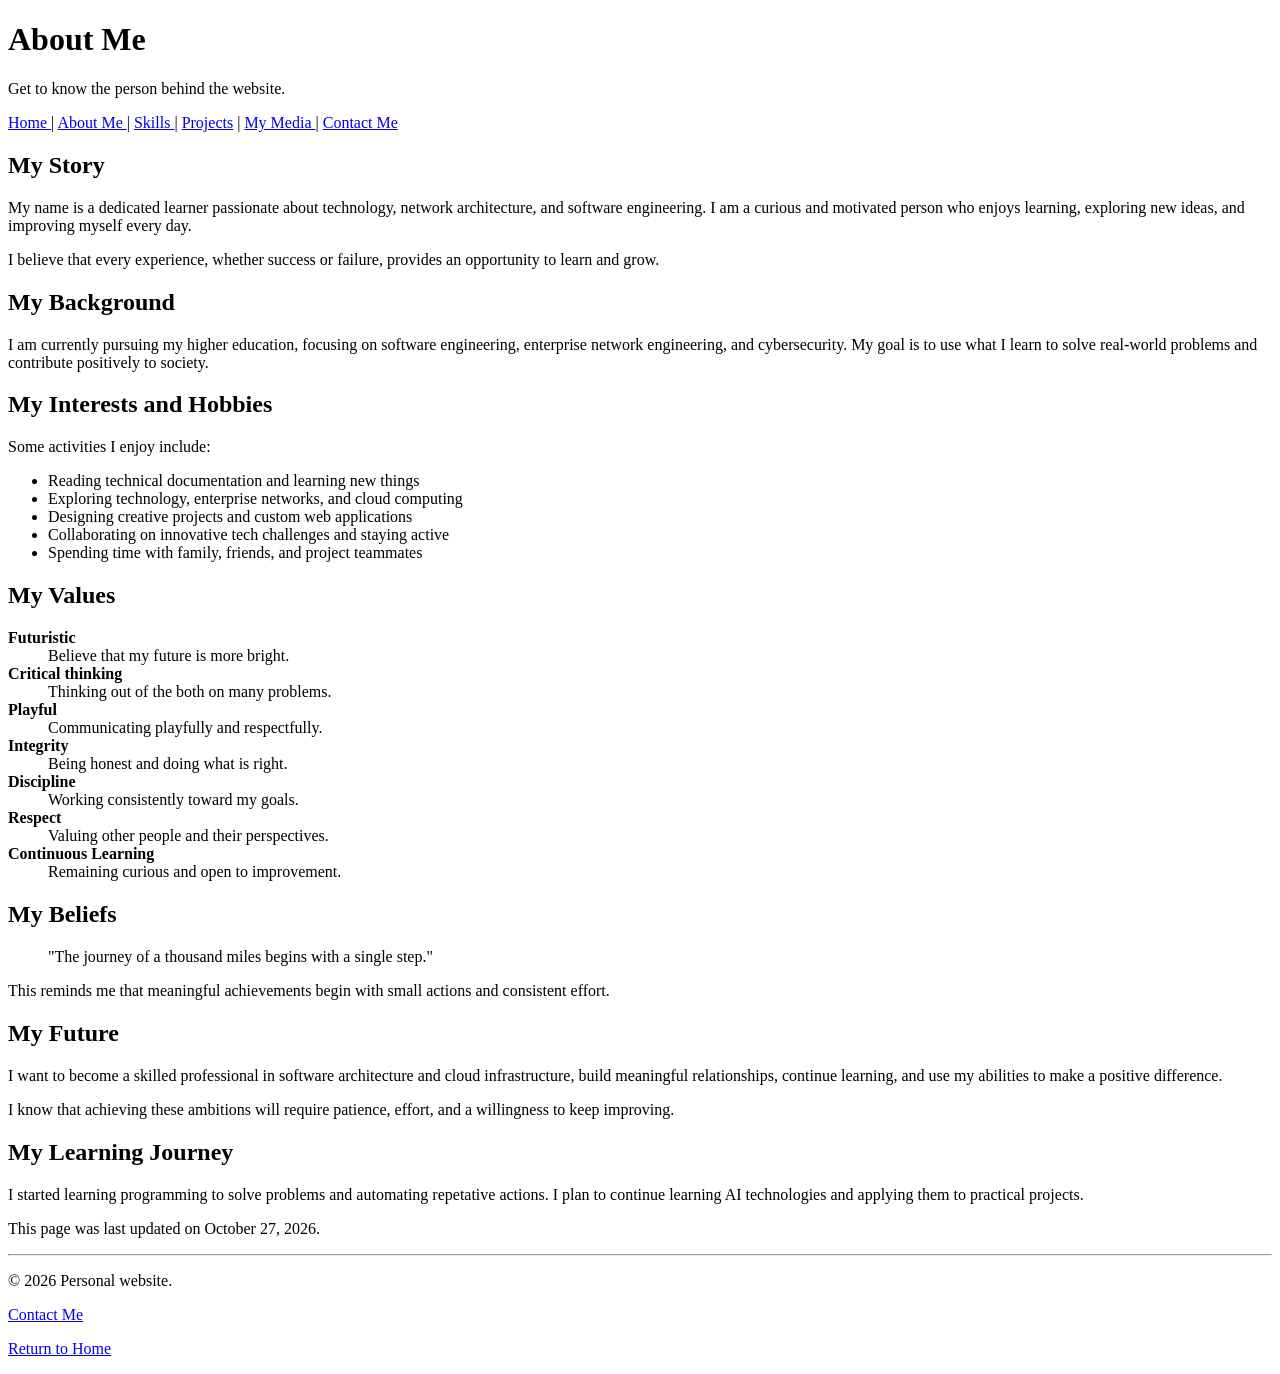
==== about.html @ d41eb4f9 "Initial commit: Complete HTML portfolio web pages" ====
<!DOCTYPE html>
<html lang="en">
<head>
    <meta charset="UTF-8">
    <meta name="viewport" content="width=device-width, initial-scale=1.0">
    <title>About Me - Personal Profile Website</title>
</head>
<body>

    <header>
        <h1>About Me</h1>
        <p>Get to know the person behind the website.</p>
        <nav>
            <a href="index.html">Home </a> | 
            <a href="about.html">  About Me </a> | 
            <a href="skills.html">  Skills </a> | 
            <a href="projects.html">  Projects</a> | 
            <a href="media.html">  My Media </a> | 
            <a href="contact.html">  Contact Me </a>
        </nav>
    </header>

    <main>
        <section>
            <h2>My Story</h2>
            <p>My name is a dedicated learner passionate about technology, network architecture, and software engineering. I am a curious and motivated person who enjoys learning, exploring new ideas, and improving myself every day.</p>
            <p>I believe that every experience, whether success or failure, provides an opportunity to learn and grow.</p>
        </section>

        <section>
            <h2>My Background</h2>
            <p>I am currently pursuing my higher education, focusing on software engineering, enterprise network engineering, and cybersecurity. My goal is to use what I learn to solve real-world problems and contribute positively to society.</p>
        </section>

        <section>
            <h2>My Interests and Hobbies</h2>
            <p>Some activities I enjoy include:</p>
            <ul>
                <li>Reading technical documentation and learning new things</li>
                <li>Exploring technology, enterprise networks, and cloud computing</li>
                <li>Designing creative projects and custom web applications</li>
                <li>Collaborating on innovative tech challenges and staying active</li>
                <li>Spending time with family, friends, and project teammates</li>
            </ul>
        </section>

        <section>
            <h2>My Values</h2>
            <dl>

                <dt><strong>Futuristic</strong></dt>
                <dd>Believe that my future is more bright.</dd>

                <dt><strong>Critical thinking</strong></dt>
                <dd>Thinking out of the both on many problems.</dd>

                <dt><strong>Playful</strong></dt>
                <dd>Communicating playfully and respectfully.</dd>

                <dt><strong>Integrity</strong></dt>
                <dd>Being honest and doing what is right.</dd>
                
                <dt><strong>Discipline</strong></dt>
                <dd>Working consistently toward my goals.</dd>
                
                <dt><strong>Respect</strong></dt>
                <dd>Valuing other people and their perspectives.</dd>
                
                <dt><strong>Continuous Learning</strong></dt>
                <dd>Remaining curious and open to improvement.</dd>
            </dl>
        </section>

        <section>
            <h2>My Beliefs</h2>
            <blockquote>
                <p>"The journey of a thousand miles begins with a single step."</p>
            </blockquote>
            <p>This reminds me that meaningful achievements begin with small actions and consistent effort.</p>
        </section>

        <section>
            <h2>My Future </h2>
            <p>I want to become a skilled professional in software architecture and cloud infrastructure, build meaningful relationships, continue learning, and use my abilities to make a positive difference.</p>
            <p>I know that achieving these ambitions will require patience, effort, and a willingness to keep improving.</p>
        </section>

        <section>
            <h2>My Learning Journey</h2>
            <p>I started learning programming to solve problems and automating repetative actions. I plan to continue learning AI technologies and applying them to practical projects.</p>
            <p>This page was last updated on <time datetime="2026-10-27">October 27, 2026</time>.</p>
        </section>
    </main>

    <footer>
        <hr>
        <p>&copy; 2026 Personal website.</p>
        <p><a href="contact.html">Contact Me</a></p>
        <p><a href="index.html">Return to Home</a></p>
    </footer>

</body>
</html>
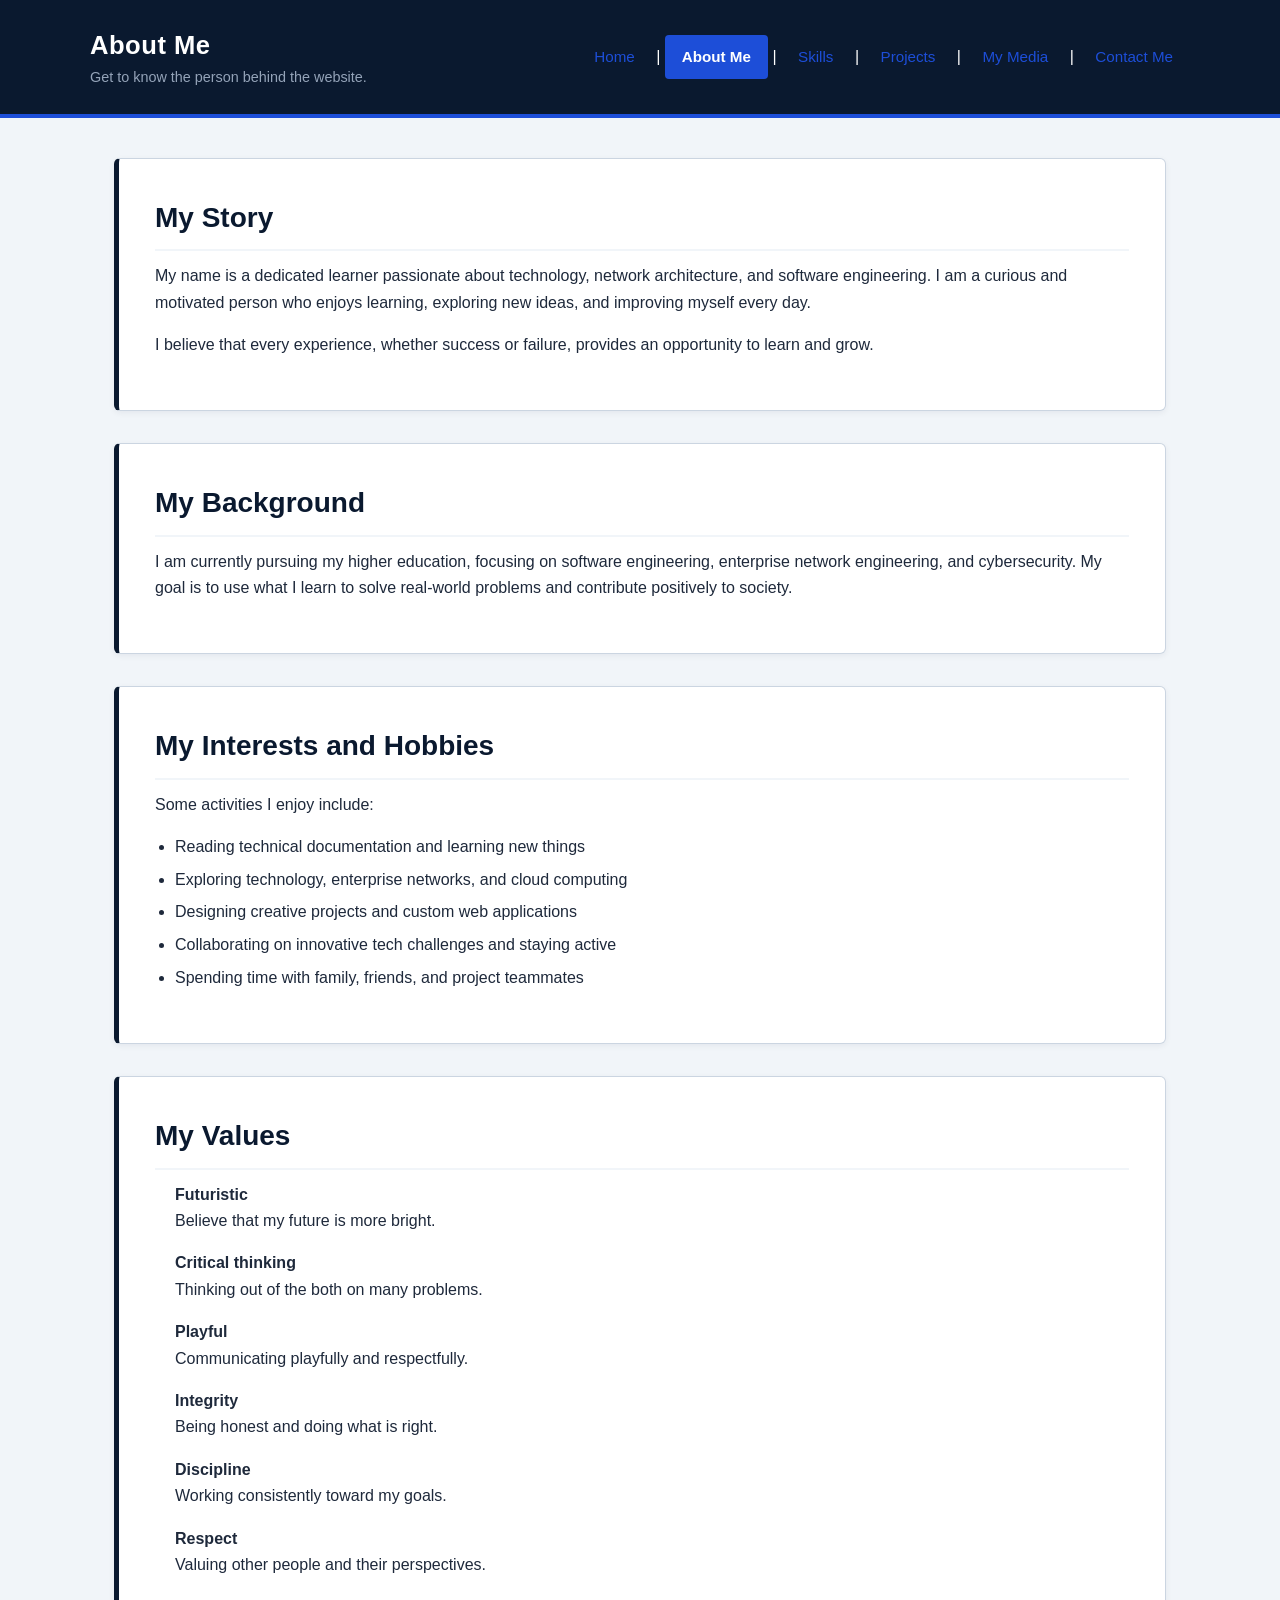
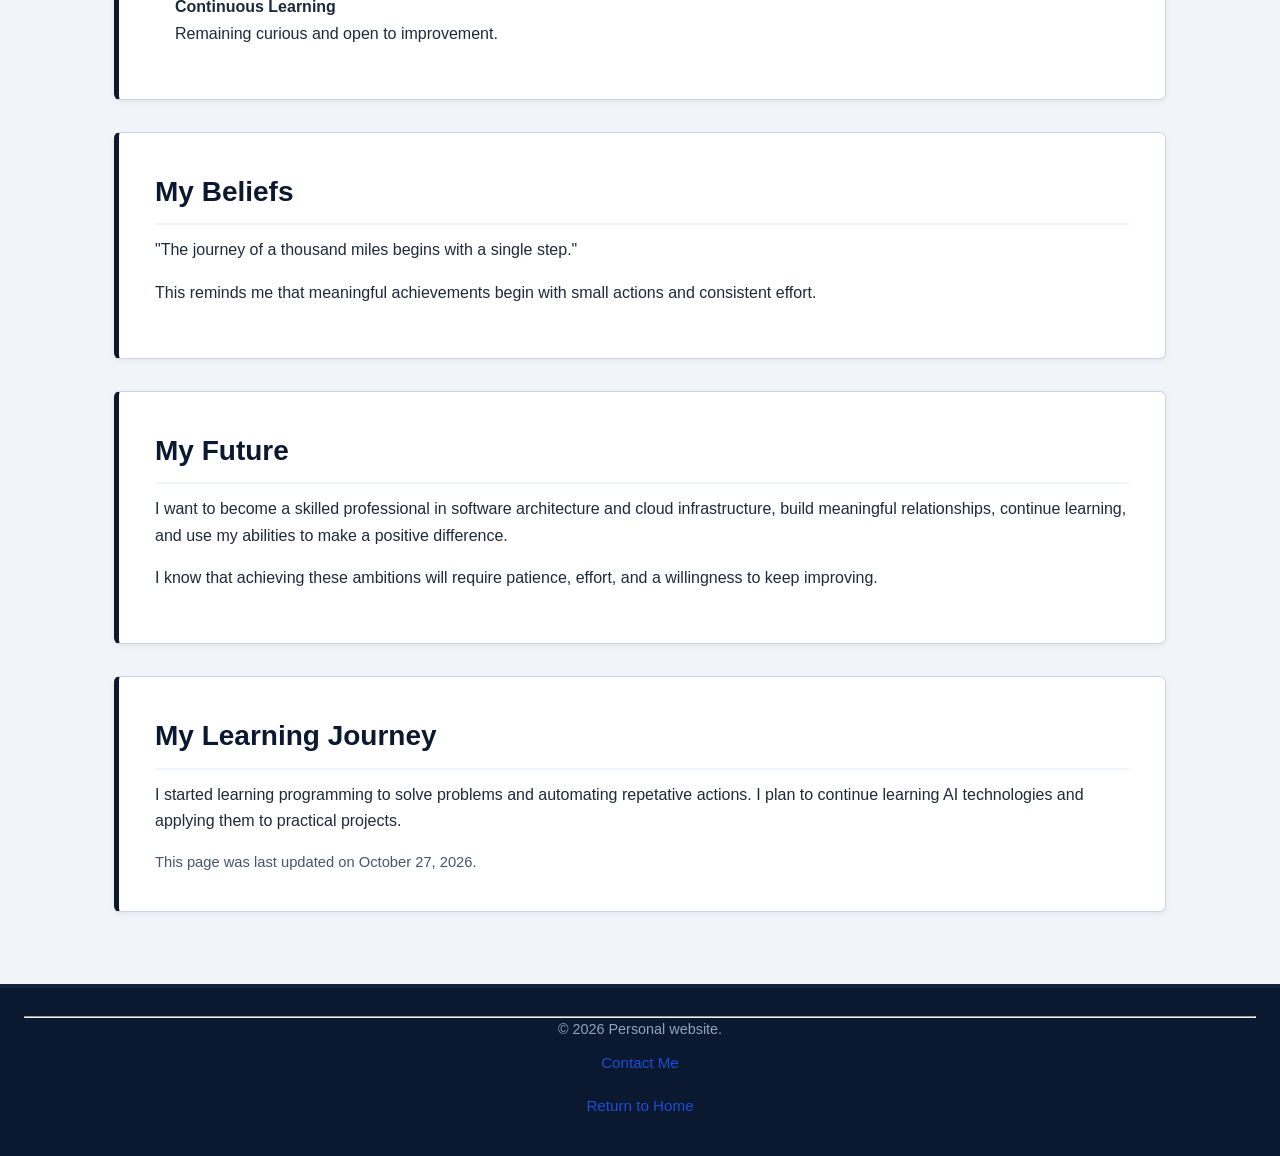
==== commit 2e7c7f54: "Add semantic id and class identifiers and deep blue stylesheet" ====
--- a/about.html
+++ b/about.html
@@ -4,38 +4,43 @@
     <meta charset="UTF-8">
     <meta name="viewport" content="width=device-width, initial-scale=1.0">
     <title>About Me - Personal Profile Website</title>
+    <link rel="stylesheet" href="style.css">
 </head>
-<body>
+<body id="page-about">
 
-    <header>
-        <h1>About Me</h1>
-        <p>Get to know the person behind the website.</p>
-        <nav>
-            <a href="index.html">Home </a> | 
-            <a href="about.html">  About Me </a> | 
-            <a href="skills.html">  Skills </a> | 
-            <a href="projects.html">  Projects</a> | 
-            <a href="media.html">  My Media </a> | 
-            <a href="contact.html">  Contact Me </a>
-        </nav>
+    <header id="main-header">
+        <div class="header-inner">
+            <div>
+                <h1 id="site-title">About Me</h1>
+                <p class="site-subtitle">Get to know the person behind the website.</p>
+            </div>
+            <nav class="navbar-block">
+                <a href="index.html" class="nav-link">Home</a> | 
+                <a href="about.html" class="nav-link active">About Me</a> | 
+                <a href="skills.html" class="nav-link">Skills</a> | 
+                <a href="projects.html" class="nav-link">Projects</a> | 
+                <a href="media.html" class="nav-link">My Media</a> | 
+                <a href="contact.html" class="nav-link">Contact Me</a>
+            </nav>
+        </div>
     </header>
 
-    <main>
-        <section>
-            <h2>My Story</h2>
-            <p>My name is a dedicated learner passionate about technology, network architecture, and software engineering. I am a curious and motivated person who enjoys learning, exploring new ideas, and improving myself every day.</p>
-            <p>I believe that every experience, whether success or failure, provides an opportunity to learn and grow.</p>
+    <main id="main-content">
+        <section class="page-section">
+            <h2 class="section-heading">My Story</h2>
+            <p class="body-text">My name is a dedicated learner passionate about technology, network architecture, and software engineering. I am a curious and motivated person who enjoys learning, exploring new ideas, and improving myself every day.</p>
+            <p class="body-text">I believe that every experience, whether success or failure, provides an opportunity to learn and grow.</p>
         </section>
 
-        <section>
-            <h2>My Background</h2>
-            <p>I am currently pursuing my higher education, focusing on software engineering, enterprise network engineering, and cybersecurity. My goal is to use what I learn to solve real-world problems and contribute positively to society.</p>
+        <section class="page-section">
+            <h2 class="section-heading">My Background</h2>
+            <p class="body-text">I am currently pursuing my higher education, focusing on software engineering, enterprise network engineering, and cybersecurity. My goal is to use what I learn to solve real-world problems and contribute positively to society.</p>
         </section>
 
-        <section>
-            <h2>My Interests and Hobbies</h2>
-            <p>Some activities I enjoy include:</p>
-            <ul>
+        <section class="page-section">
+            <h2 class="section-heading">My Interests and Hobbies</h2>
+            <p class="body-text">Some activities I enjoy include:</p>
+            <ul class="styled-list">
                 <li>Reading technical documentation and learning new things</li>
                 <li>Exploring technology, enterprise networks, and cloud computing</li>
                 <li>Designing creative projects and custom web applications</li>
@@ -44,59 +49,58 @@
             </ul>
         </section>
 
-        <section>
-            <h2>My Values</h2>
-            <dl>
-
+        <section class="page-section">
+            <h2 class="section-heading">My Values</h2>
+            <dl class="styled-list">
                 <dt><strong>Futuristic</strong></dt>
-                <dd>Believe that my future is more bright.</dd>
+                <dd class="body-text">Believe that my future is more bright.</dd>
 
                 <dt><strong>Critical thinking</strong></dt>
-                <dd>Thinking out of the both on many problems.</dd>
+                <dd class="body-text">Thinking out of the both on many problems.</dd>
 
                 <dt><strong>Playful</strong></dt>
-                <dd>Communicating playfully and respectfully.</dd>
+                <dd class="body-text">Communicating playfully and respectfully.</dd>
 
                 <dt><strong>Integrity</strong></dt>
-                <dd>Being honest and doing what is right.</dd>
+                <dd class="body-text">Being honest and doing what is right.</dd>
                 
                 <dt><strong>Discipline</strong></dt>
-                <dd>Working consistently toward my goals.</dd>
+                <dd class="body-text">Working consistently toward my goals.</dd>
                 
                 <dt><strong>Respect</strong></dt>
-                <dd>Valuing other people and their perspectives.</dd>
+                <dd class="body-text">Valuing other people and their perspectives.</dd>
                 
                 <dt><strong>Continuous Learning</strong></dt>
-                <dd>Remaining curious and open to improvement.</dd>
+                <dd class="body-text">Remaining curious and open to improvement.</dd>
             </dl>
         </section>
 
-        <section>
-            <h2>My Beliefs</h2>
-            <blockquote>
+        <section class="page-section">
+            <h2 class="section-heading">My Beliefs</h2>
+            <blockquote class="body-text">
                 <p>"The journey of a thousand miles begins with a single step."</p>
             </blockquote>
-            <p>This reminds me that meaningful achievements begin with small actions and consistent effort.</p>
+            <p class="body-text">This reminds me that meaningful achievements begin with small actions and consistent effort.</p>
         </section>
 
-        <section>
-            <h2>My Future </h2>
-            <p>I want to become a skilled professional in software architecture and cloud infrastructure, build meaningful relationships, continue learning, and use my abilities to make a positive difference.</p>
-            <p>I know that achieving these ambitions will require patience, effort, and a willingness to keep improving.</p>
+        <section class="page-section">
+            <h2 class="section-heading">My Future</h2>
+            <p class="body-text">I want to become a skilled professional in software architecture and cloud infrastructure, build meaningful relationships, continue learning, and use my abilities to make a positive difference.</p>
+            <p class="body-text">I know that achieving these ambitions will require patience, effort, and a willingness to keep improving.</p>
         </section>
 
-        <section>
-            <h2>My Learning Journey</h2>
-            <p>I started learning programming to solve problems and automating repetative actions. I plan to continue learning AI technologies and applying them to practical projects.</p>
-            <p>This page was last updated on <time datetime="2026-10-27">October 27, 2026</time>.</p>
+        <section class="page-section">
+            <h2 class="section-heading">My Learning Journey</h2>
+            <p class="body-text">I started learning programming to solve problems and automating repetative actions. I plan to continue learning AI technologies and applying them to practical projects.</p>
+            <p class="muted-text">This page was last updated on <time datetime="2026-10-27">October 27, 2026</time>.</p>
         </section>
     </main>
 
-    <footer>
+    <footer id="main-footer">
         <hr>
-        <p>&copy; 2026 Personal website.</p>
-        <p><a href="contact.html">Contact Me</a></p>
-        <p><a href="index.html">Return to Home</a></p>
+        <p class="footer-text">&copy; 2026 Personal website.</p>
+        <p class="footer-text"><a href="contact.html" class="nav-link">Contact Me</a></p>
+        <p class="footer-text"><a href="index.html" class="nav-link">Return to Home</a></p>
     </footer>
 
 </body>
--- a/style.css
+++ b/style.css
@@ -0,0 +1,380 @@
+/* ==========================================================================
+   Global Variables & Reset (Deep Blue & Gray Palette Only)
+   ========================================================================== */
+:root {
+    --deep-blue: #0a192f;
+    --navy-blue: #112240;
+    --steel-blue: #1d4ed8;
+    --slate-dark: #1e293b;
+    --slate-mid: #475569;
+    --slate-light: #94a3b8;
+    --bg-gray: #f1f5f9;
+    --surface-white: #ffffff;
+    --border-gray: #cbd5e1;
+}
+
+* {
+    box-sizing: border-box;
+    margin: 0;
+    padding: 0;
+}
+
+body {
+    font-family: "Segoe UI", Roboto, Helvetica, Arial, sans-serif;
+    background-color: var(--bg-gray);
+    color: var(--slate-dark);
+    line-height: 1.65;
+    display: flex;
+    flex-direction: column;
+    min-height: 100vh;
+}
+
+/* ==========================================================================
+   Header & Navigation
+   ========================================================================== */
+#main-header {
+    background-color: var(--deep-blue);
+    color: var(--surface-white);
+    padding: 1.5rem 2rem;
+    border-bottom: 4px solid var(--steel-blue);
+}
+
+.header-inner {
+    max-width: 1100px;
+    margin: 0 auto;
+    display: flex;
+    flex-wrap: wrap;
+    justify-content: space-between;
+    align-items: center;
+    gap: 1rem;
+}
+
+#site-title {
+    font-size: 1.6rem;
+    font-weight: 700;
+    letter-spacing: 0.5px;
+    color: var(--surface-white);
+}
+
+.site-subtitle {
+    font-size: 0.9rem;
+    color: var(--slate-light);
+    display: block;
+}
+
+.nav-list {
+    list-style: none;
+    display: flex;
+    flex-wrap: wrap;
+    gap: 0.5rem;
+}
+
+.nav-link {
+    display: inline-block;
+    color: var(--steel-blue) ;
+    text-decoration: none;
+    font-weight: 500;
+    font-size: 0.95rem;
+    padding: 0.5rem 1rem;
+    border-radius: 4px;
+    border: 1px solid transparent;
+    transition: background-color 0.2s ease, border-color 0.2s ease;
+}
+
+.nav-link:hover {
+    background-color: var(--navy-blue);
+    border-color: var(--slate-mid);
+    color: var(--surface-white);
+}
+
+.nav-link.active {
+    background-color: var(--steel-blue);
+    color: var(--surface-white);
+    font-weight: 600;
+}
+
+/* ==========================================================================
+   Main Layout & Sections
+   ========================================================================== */
+#main-content {
+    max-width: 1100px;
+    width: 100%;
+    margin: 2.5rem auto;
+    padding: 0 1.5rem;
+    flex: 1;
+}
+
+.page-section {
+    background-color: var(--surface-white);
+    border: 1px solid var(--border-gray);
+    border-left: 5px solid var(--deep-blue);
+    border-radius: 6px;
+    padding: 2.25rem;
+    margin-bottom: 2rem;
+    box-shadow: 0 2px 6px rgba(10, 25, 47, 0.06);
+}
+
+.section-heading {
+    color: var(--deep-blue);
+    font-size: 1.75rem;
+    margin-bottom: 0.75rem;
+    padding-bottom: 0.5rem;
+    border-bottom: 2px solid var(--bg-gray);
+}
+
+.subsection-heading {
+    color: var(--navy-blue);
+    font-size: 1.25rem;
+    margin-top: 1.5rem;
+    margin-bottom: 0.5rem;
+}
+
+.body-text {
+    color: var(--slate-dark);
+    margin-bottom: 1rem;
+}
+
+.muted-text {
+    color: var(--slate-mid);
+    font-size: 0.92rem;
+}
+
+/* ==========================================================================
+   Hero & Profile Layout
+   ========================================================================== */
+#hero-section {
+    background-color: var(--navy-blue);
+    color: var(--surface-white);
+    border-left: 5px solid var(--steel-blue);
+}
+
+#hero-section .section-heading {
+    color: var(--surface-white);
+    border-bottom-color: var(--slate-mid);
+}
+
+#hero-section .body-text {
+    color: #e2e8f0;
+}
+
+.profile-layout {
+    display: flex;
+    flex-wrap: wrap;
+    align-items: center;
+    gap: 2rem;
+}
+
+.profile-image {
+    width: 180px;
+    height: 200px;
+    object-fit: cover;
+    border-radius: 6px;
+    border: 3px solid var(--steel-blue);
+    background-color: var(--slate-dark);
+}
+
+/* ==========================================================================
+   Grids & Cards
+   ========================================================================== */
+.card-grid {
+    display: grid;
+    grid-template-columns: repeat(auto-fit, minmax(300px, 1fr));
+    gap: 1.5rem;
+    margin-top: 1.25rem;
+}
+
+.info-card {
+    background-color: var(--bg-gray);
+    border: 1px solid var(--border-gray);
+    border-top: 3px solid var(--navy-blue);
+    border-radius: 5px;
+    padding: 1.5rem;
+    display: flex;
+    flex-direction: column;
+    justify-content: space-between;
+}
+
+.card-title {
+    color: var(--deep-blue);
+    font-size: 1.2rem;
+    margin-bottom: 0.5rem;
+}
+
+.card-meta {
+    color: var(--slate-mid);
+    font-size: 0.85rem;
+    font-weight: 600;
+    text-transform: uppercase;
+    letter-spacing: 0.5px;
+    margin-bottom: 0.75rem;
+}
+
+.styled-list {
+    margin-left: 1.25rem;
+    margin-bottom: 1rem;
+}
+
+.styled-list li {
+    margin-bottom: 0.4rem;
+    color: var(--slate-dark);
+}
+
+/* ==========================================================================
+   Tables
+   ========================================================================== */
+.data-table {
+    width: 100%;
+    border-collapse: collapse;
+    margin-top: 1rem;
+    background-color: var(--surface-white);
+}
+
+.data-table th,
+.data-table td {
+    padding: 0.9rem 1rem;
+    border: 1px solid var(--border-gray);
+    text-align: left;
+}
+
+.data-table th {
+    background-color: var(--deep-blue);
+    color: var(--surface-white);
+    font-weight: 600;
+}
+
+.data-table tr:nth-child(even) {
+    background-color: var(--bg-gray);
+}
+
+/* ==========================================================================
+   Media Elements
+   ========================================================================== */
+.media-wrapper {
+    background-color: var(--bg-gray);
+    border: 1px solid var(--border-gray);
+    padding: 1.25rem;
+    border-radius: 5px;
+    margin-top: 1rem;
+}
+
+.portfolio-video,
+.portfolio-audio,
+.doc-frame {
+    width: 100%;
+    max-width: 100%;
+    border: 1px solid var(--border-gray);
+    border-radius: 4px;
+    display: block;
+}
+
+.doc-frame {
+    height: 500px;
+}
+
+.portfolio-audio {
+    margin-top: 0.5rem;
+}
+
+/* ==========================================================================
+   Forms & Buttons
+   ========================================================================== */
+fieldset {
+    border: 1px solid var(--border-gray);
+    border-radius: 4px;
+    padding: 1.25rem;
+    margin-bottom: 1.25rem;
+    background-color: var(--surface-white);
+}
+
+legend {
+    font-weight: 600;
+    color: var(--deep-blue);
+    padding: 0 0.5rem;
+}
+
+.form-group {
+    margin-bottom: 1.25rem;
+}
+
+.form-label {
+    display: block;
+    font-weight: 600;
+    color: var(--deep-blue);
+    margin-bottom: 0.4rem;
+}
+
+.form-input,
+.form-select,
+.form-textarea {
+    width: 100%;
+    padding: 0.75rem;
+    border: 1px solid var(--border-gray);
+    border-radius: 4px;
+    font-size: 1rem;
+    font-family: inherit;
+    background-color: var(--surface-white);
+    color: var(--slate-dark);
+}
+
+.form-input:focus,
+.form-select:focus,
+.form-textarea:focus {
+    outline: none;
+    border-color: var(--steel-blue);
+    box-shadow: 0 0 0 3px rgba(29, 78, 216, 0.15);
+}
+
+.btn-primary,
+button[type="submit"] {
+    display: inline-block;
+    background-color: var(--deep-blue);
+    color: var(--surface-white);
+    padding: 0.75rem 1.5rem;
+    border: none;
+    border-radius: 4px;
+    font-size: 0.95rem;
+    font-weight: 600;
+    text-decoration: none;
+    cursor: pointer;
+    transition: background-color 0.2s ease;
+    margin-top: 0.5rem;
+    margin-right: 0.5rem;
+}
+
+.btn-primary:hover,
+button[type="submit"]:hover {
+    background-color: var(--steel-blue);
+}
+
+button[type="reset"] {
+    display: inline-block;
+    background-color: var(--slate-mid);
+    color: var(--surface-white);
+    padding: 0.75rem 1.5rem;
+    border: none;
+    border-radius: 4px;
+    font-size: 0.95rem;
+    font-weight: 600;
+    cursor: pointer;
+    transition: background-color 0.2s ease;
+}
+
+button[type="reset"]:hover {
+    background-color: var(--slate-dark);
+}
+
+/* ==========================================================================
+   Footer
+   ========================================================================== */
+#main-footer {
+    background-color: var(--deep-blue);
+    color: var(--slate-light);
+    text-align: center;
+    padding: 1.75rem 1.5rem;
+    border-top: 4px solid var(--navy-blue);
+    margin-top: auto;
+}
+
+.footer-text {
+    font-size: 0.9rem;
+}
